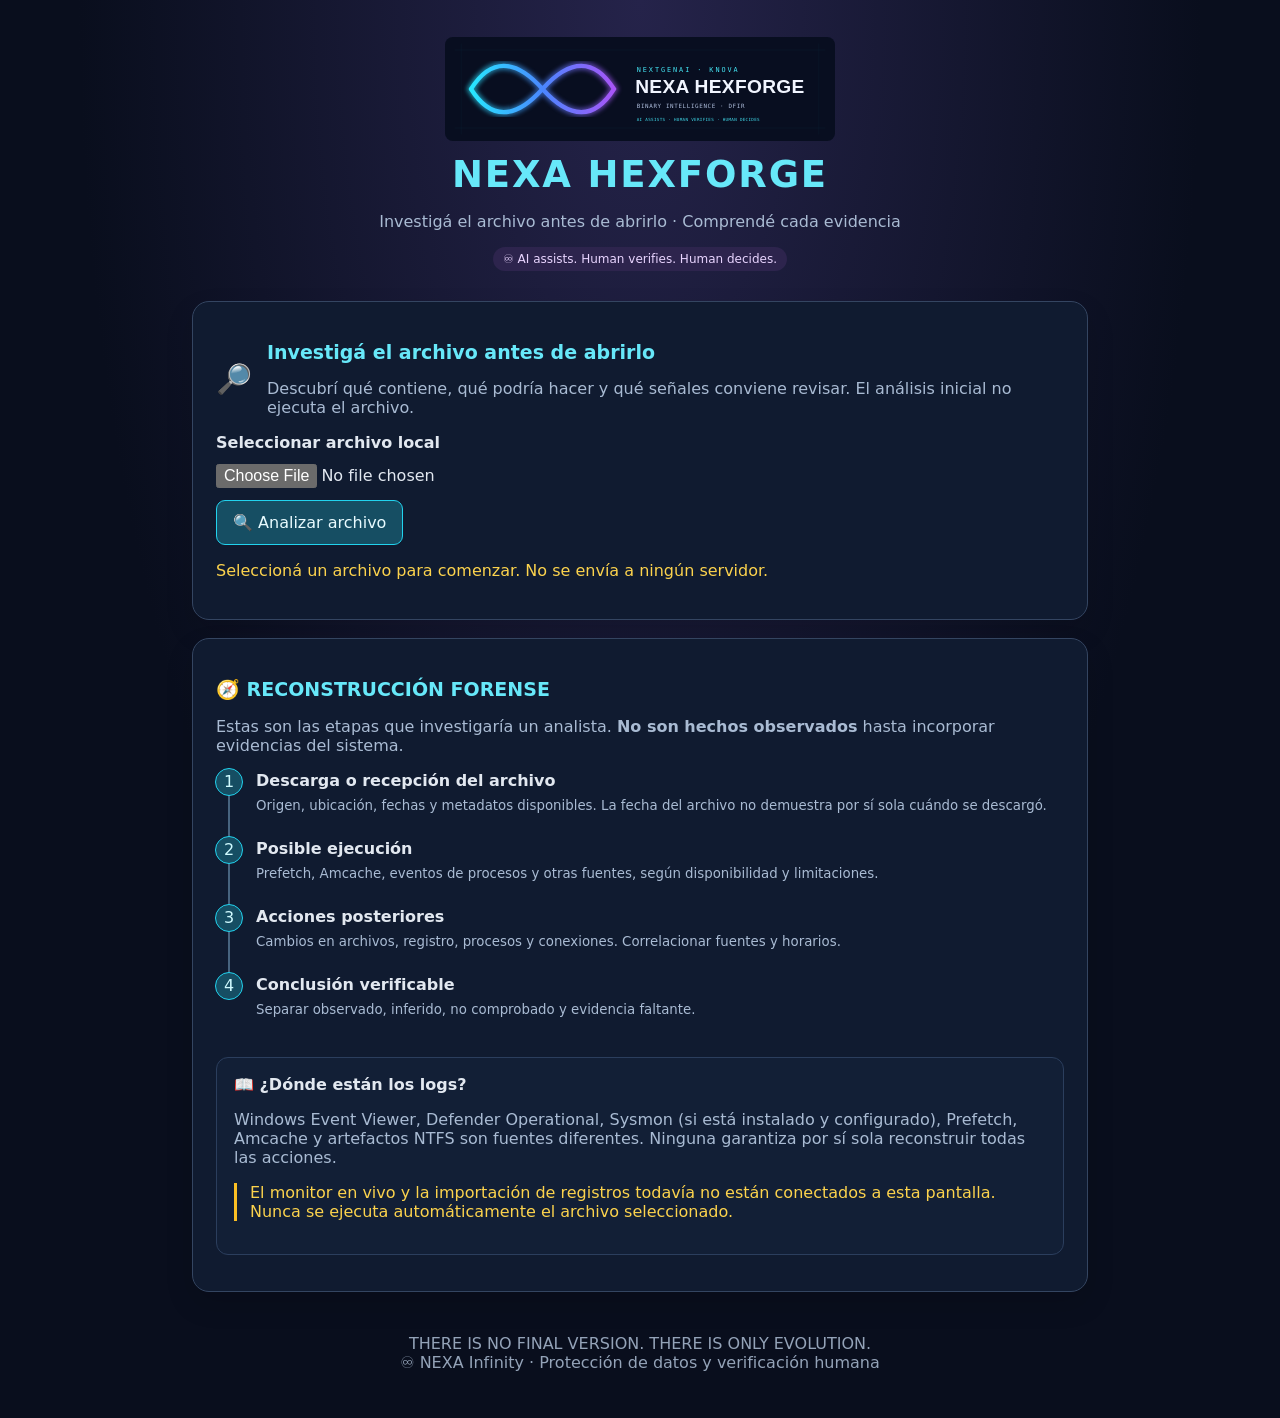
==== web/index.html @ 2e63ca60 "feat(ux): launch NEXA forensic-first landing with local file triage and evidence timeline" ====
<!doctype html>
<html lang="es"><head><meta charset="utf-8"><meta name="viewport" content="width=device-width,initial-scale=1">
<title>NEXA HexForge | Investigá antes de abrir</title>
<style>
:root{color-scheme:dark;font-family:Inter,system-ui,Arial,sans-serif}*{box-sizing:border-box}body{margin:0;background:radial-gradient(ellipse at top,#25234a,#090e1d 62%);color:#e2e8f0}main{max-width:940px;margin:auto;padding:22px}header{text-align:center;margin:15px auto 30px}header img{width:min(390px,100%);max-height:130px}h1{font-size:clamp(23px,4vw,37px);letter-spacing:.05em;color:#67e8f9;margin:8px 0}h2{font-size:19px;color:#67e8f9}h3{margin:0;font-size:16px}.subtitle,.muted{color:#a9bbd3}.panel{background:#101b30;border:1px solid #344561;border-radius:17px;padding:23px;margin:18px 0;box-shadow:0 12px 28px #0002}.inner{background:#121f36;border:1px solid #2b3e5d;border-radius:12px;padding:17px;margin:13px 0}.intro{display:flex;gap:15px;align-items:center}.intro .symbol{font-size:29px}input[type=file]{max-width:100%;font:inherit;margin:12px 0}button,.linkbutton{font:inherit;background:#164e63;color:#e8fbff;border:1px solid #22d3ee;border-radius:9px;padding:12px 16px;cursor:pointer;text-decoration:none;display:inline-block}button:hover,.linkbutton:hover{background:#155e75}button:focus-visible,a:focus-visible,input:focus-visible{outline:3px solid #fbbf24;outline-offset:3px}.status{color:#fcd34d}.item{display:flex;gap:13px;align-items:flex-start;border-top:1px solid #334155;padding:15px 0}.item:first-child{border-top:0}.item .icon{font-size:22px;min-width:27px}.item p{margin:5px 0 0;color:#cbd5e1;line-height:1.55}.timeline{margin:16px 0 0;padding:0;list-style:none;counter-reset:steps}.timeline li{position:relative;counter-increment:steps;border-left:2px solid #47647f;padding:0 0 23px 26px;margin-left:12px}.timeline li:before{content:counter(steps);position:absolute;left:-15px;top:-3px;background:#164e63;border:1px solid #22d3ee;border-radius:50%;width:26px;height:26px;text-align:center;line-height:26px;color:#cffafe}.timeline li:last-child{border-left-color:transparent}.timeline small{display:block;color:#a9bbd3;line-height:1.6;margin-top:5px}.pill{display:inline-block;background:#2d244d;color:#e9d5ff;border-radius:30px;padding:5px 10px;font-size:12px}.meta{font-family:ui-monospace,Consolas,monospace;font-size:13px;overflow-wrap:anywhere;color:#cbd5e1}.warning{border-left:3px solid #fbbf24;padding-left:13px;color:#fcd34d}.hidden{display:none}a{color:#67e8f9}footer{text-align:center;color:#94a3b8;padding:24px}#facts{margin-top:10px}#facts p{line-height:1.6}code{color:#f9a8d4}@media(max-width:520px){main{padding:12px}.panel{padding:15px}.intro{align-items:flex-start}}
</style></head><body><main>
<header><img src="../assets/nexa-hexforge-infinity.svg" alt="NEXA Infinity"><h1>NEXA HEXFORGE</h1><p class="subtitle">Investigá el archivo antes de abrirlo · Comprendé cada evidencia</p><span class="pill">♾️ AI assists. Human verifies. Human decides.</span></header>
<section class="panel"><div class="intro"><span class="symbol" aria-hidden="true">🔎</span><div><h2>Investigá el archivo antes de abrirlo</h2><p class="muted">Descubrí qué contiene, qué podría hacer y qué señales conviene revisar. El análisis inicial no ejecuta el archivo.</p></div></div>
<label for="evidence"><strong>Seleccionar archivo local</strong></label><br><input id="evidence" type="file"><br><button id="analyze" type="button">🔍 Analizar archivo</button>
<p id="status" class="status" role="status">Seleccioná un archivo para comenzar. No se envía a ningún servidor.</p></section>
<section id="under" class="panel hidden" aria-live="polite"><h2>🔬 TU ARCHIVO BAJO LA LUPA</h2><div class="inner"><h3 id="filename"></h3><p id="metadata" class="meta"></p><div id="facts"></div></div>
<div class="item"><span class="icon">⚠️</span><div><h3>¿Qué contiene realmente?</h3><p id="identity"></p></div></div>
<div class="item"><span class="icon">🔍</span><div><h3>¿Qué señales merece la pena revisar?</h3><p id="signals"></p></div></div>
<div class="item"><span class="icon">📡</span><div><h3>¿Qué pasó cuando lo ejecutaron?</h3><p>Este análisis no puede saberlo por sí solo. Para demostrar ejecución, cambios o conexiones necesitamos registros del equipo o telemetría de un monitor autorizado.</p></div></div>
<a class="linkbutton" href="semantic-hex.html">Explorar bytes en Semantic Hex Inspector</a>
</section>
<section class="panel"><h2>🧭 RECONSTRUCCIÓN FORENSE</h2><p class="muted">Estas son las etapas que investigaría un analista. <strong>No son hechos observados</strong> hasta incorporar evidencias del sistema.</p>
<ol class="timeline"><li><strong>Descarga o recepción del archivo</strong><small>Origen, ubicación, fechas y metadatos disponibles. La fecha del archivo no demuestra por sí sola cuándo se descargó.</small></li>
<li><strong>Posible ejecución</strong><small>Prefetch, Amcache, eventos de procesos y otras fuentes, según disponibilidad y limitaciones.</small></li>
<li><strong>Acciones posteriores</strong><small>Cambios en archivos, registro, procesos y conexiones. Correlacionar fuentes y horarios.</small></li>
<li><strong>Conclusión verificable</strong><small>Separar observado, inferido, no comprobado y evidencia faltante.</small></li></ol>
<div class="inner"><h3>📖 ¿Dónde están los logs?</h3><p class="muted">Windows Event Viewer, Defender Operational, Sysmon (si está instalado y configurado), Prefetch, Amcache y artefactos NTFS son fuentes diferentes. Ninguna garantiza por sí sola reconstruir todas las acciones.</p><p class="warning">El monitor en vivo y la importación de registros todavía no están conectados a esta pantalla. Nunca se ejecuta automáticamente el archivo seleccionado.</p></div></section>
<footer>THERE IS NO FINAL VERSION. THERE IS ONLY EVOLUTION.<br>♾️ NEXA Infinity · Protección de datos y verificación humana</footer>
<script>
"use strict";
const $=id=>document.getElementById(id);
const fmt=n=>"0x"+n.toString(16).toUpperCase().padStart(2,"0");
const suffix=name=>{const p=name.lastIndexOf(".");return p<0?"(sin extensión)":name.slice(p).toLowerCase()};
function kind(b){if(b.length>=2&&b[0]===77&&b[1]===90)return ["PE/MZ","Se detectó una cabecera MZ. Puede corresponder a un ejecutable Windows; la estructura PE completa requiere validación.","Revisar e_lfanew, cabecera PE, secciones e importaciones."];
if(b.length>=4&&b[0]===0x7f&&b[1]===69&&b[2]===76&&b[3]===70)return ["ELF","Se detectó la firma ELF, habitual en ejecutables y bibliotecas de sistemas tipo Unix.","Revisar arquitectura, encabezados y dependencias."];
if(b.length>=4&&b[0]===0x50&&b[1]===0x4b&&[[3,4],[5,6],[7,8]].some(x=>b[2]===x[0]&&b[3]===x[1]))return ["ZIP","Se detectó una estructura compatible con ZIP. Una APK también utiliza ZIP como contenedor.","Inspeccionar entradas, rutas y metadatos sin extraer ni ejecutar contenido desconocido."];
if(b.length>=3&&b[0]===0xff&&b[1]===0xd8&&b[2]===0xff)return ["JPEG","Se detectó una cabecera compatible con JPEG.","La firma inicial no excluye datos anexados ni otros riesgos; validar la estructura completa."];
if(b.length>=8&&[137,80,78,71,13,10,26,10].every((x,i)=>b[i]===x))return ["PNG","Se detectó una firma PNG.","Validar estructura y chunks; una firma no garantiza seguridad."];
if(b.length>=4&&[0x25,0x50,0x44,0x46].every((x,i)=>b[i]===x))return ["PDF","Se detectó una cabecera PDF.","Revisar estructura, objetos, acciones y archivos embebidos con un parser seguro."];
return ["No identificado","No se identificó una firma conocida en los primeros bytes.","No significa que sea seguro o peligroso; requiere un parser adecuado y más contexto."];}
$("analyze").addEventListener("click",async()=>{const f=$("evidence").files?.[0];if(!f){$("status").textContent="Seleccioná un archivo.";return;}$("status").textContent="Leyendo los primeros bytes localmente…";try{
const b=new Uint8Array(await f.slice(0,Math.min(f.size,4096)).arrayBuffer());const [type,identity,signals]=kind(b);
$("filename").textContent=f.name;$("metadata").textContent="Tamaño: "+f.size+" bytes · Extensión: "+suffix(f.name)+" · Firma: "+type;
$("facts").replaceChildren();const p=document.createElement("p");p.textContent="Primeros bytes: "+Array.from(b.slice(0,16),fmt).join(" ")+(b.length?"":" (archivo vacío)");$("facts").append(p);
const ext=suffix(f.name),looksImage=[".jpg",".jpeg",".png",".gif",".webp"].includes(ext),isExecutable=type==="PE/MZ"||type==="ELF";
$("identity").textContent=(looksImage&&isExecutable?"Atención: la extensión sugiere una imagen, pero la cabecera corresponde a un formato ejecutable. ":"")+identity;
$("signals").textContent=signals+" Esta clasificación es preliminar: no ejecuta código ni emite un veredicto de malware.";
$("under").classList.remove("hidden");$("status").textContent="Inspección local completada. No se ejecutó ni envió el archivo.";
}catch(e){$("status").textContent="No se pudo leer el archivo: "+e.message;}}); 
</script></main></body></html>
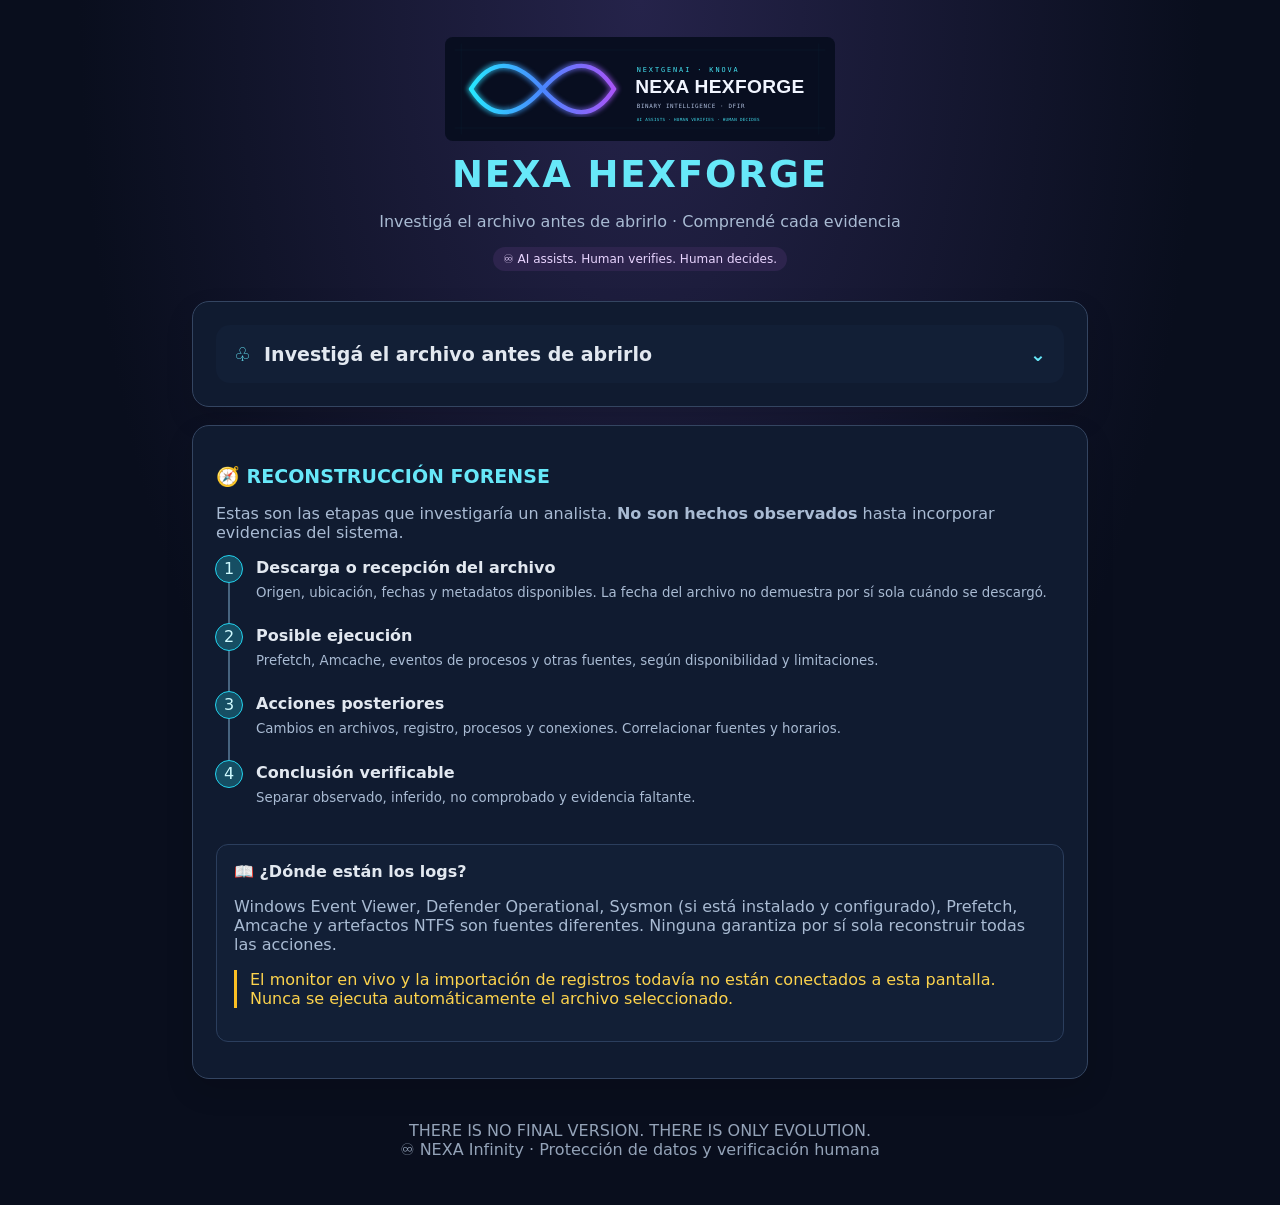
==== commit b1bcc604: "feat(ux): make investigate-before-opening card an accessible expandable first step" ====
--- a/web/index.html
+++ b/web/index.html
@@ -2,12 +2,10 @@
 <html lang="es"><head><meta charset="utf-8"><meta name="viewport" content="width=device-width,initial-scale=1">
 <title>NEXA HexForge | Investigá antes de abrir</title>
 <style>
-:root{color-scheme:dark;font-family:Inter,system-ui,Arial,sans-serif}*{box-sizing:border-box}body{margin:0;background:radial-gradient(ellipse at top,#25234a,#090e1d 62%);color:#e2e8f0}main{max-width:940px;margin:auto;padding:22px}header{text-align:center;margin:15px auto 30px}header img{width:min(390px,100%);max-height:130px}h1{font-size:clamp(23px,4vw,37px);letter-spacing:.05em;color:#67e8f9;margin:8px 0}h2{font-size:19px;color:#67e8f9}h3{margin:0;font-size:16px}.subtitle,.muted{color:#a9bbd3}.panel{background:#101b30;border:1px solid #344561;border-radius:17px;padding:23px;margin:18px 0;box-shadow:0 12px 28px #0002}.inner{background:#121f36;border:1px solid #2b3e5d;border-radius:12px;padding:17px;margin:13px 0}.intro{display:flex;gap:15px;align-items:center}.intro .symbol{font-size:29px}input[type=file]{max-width:100%;font:inherit;margin:12px 0}button,.linkbutton{font:inherit;background:#164e63;color:#e8fbff;border:1px solid #22d3ee;border-radius:9px;padding:12px 16px;cursor:pointer;text-decoration:none;display:inline-block}button:hover,.linkbutton:hover{background:#155e75}button:focus-visible,a:focus-visible,input:focus-visible{outline:3px solid #fbbf24;outline-offset:3px}.status{color:#fcd34d}.item{display:flex;gap:13px;align-items:flex-start;border-top:1px solid #334155;padding:15px 0}.item:first-child{border-top:0}.item .icon{font-size:22px;min-width:27px}.item p{margin:5px 0 0;color:#cbd5e1;line-height:1.55}.timeline{margin:16px 0 0;padding:0;list-style:none;counter-reset:steps}.timeline li{position:relative;counter-increment:steps;border-left:2px solid #47647f;padding:0 0 23px 26px;margin-left:12px}.timeline li:before{content:counter(steps);position:absolute;left:-15px;top:-3px;background:#164e63;border:1px solid #22d3ee;border-radius:50%;width:26px;height:26px;text-align:center;line-height:26px;color:#cffafe}.timeline li:last-child{border-left-color:transparent}.timeline small{display:block;color:#a9bbd3;line-height:1.6;margin-top:5px}.pill{display:inline-block;background:#2d244d;color:#e9d5ff;border-radius:30px;padding:5px 10px;font-size:12px}.meta{font-family:ui-monospace,Consolas,monospace;font-size:13px;overflow-wrap:anywhere;color:#cbd5e1}.warning{border-left:3px solid #fbbf24;padding-left:13px;color:#fcd34d}.hidden{display:none}a{color:#67e8f9}footer{text-align:center;color:#94a3b8;padding:24px}#facts{margin-top:10px}#facts p{line-height:1.6}code{color:#f9a8d4}@media(max-width:520px){main{padding:12px}.panel{padding:15px}.intro{align-items:flex-start}}
+:root{color-scheme:dark;font-family:Inter,system-ui,Arial,sans-serif}*{box-sizing:border-box}body{margin:0;background:radial-gradient(ellipse at top,#25234a,#090e1d 62%);color:#e2e8f0}main{max-width:940px;margin:auto;padding:22px}header{text-align:center;margin:15px auto 30px}header img{width:min(390px,100%);max-height:130px}h1{font-size:clamp(23px,4vw,37px);letter-spacing:.05em;color:#67e8f9;margin:8px 0}h2{font-size:19px;color:#67e8f9}h3{margin:0;font-size:16px}.subtitle,.muted{color:#a9bbd3}.panel{background:#101b30;border:1px solid #344561;border-radius:17px;padding:23px;margin:18px 0;box-shadow:0 12px 28px #0002}.inner{background:#121f36;border:1px solid #2b3e5d;border-radius:12px;padding:17px;margin:13px 0}.intro{display:flex;gap:15px;align-items:center}.intro .symbol{font-size:29px}input[type=file]{max-width:100%;font:inherit;margin:12px 0}button,.linkbutton{font:inherit;background:#164e63;color:#e8fbff;border:1px solid #22d3ee;border-radius:9px;padding:12px 16px;cursor:pointer;text-decoration:none;display:inline-block}button:hover,.linkbutton:hover{background:#155e75}summary{cursor:pointer;list-style:none}summary::-webkit-details-marker{display:none}summary:focus-visible{outline:3px solid #fbbf24;outline-offset:4px}.fold{border-radius:14px;background:#121f36;padding:18px}.fold summary{display:flex;align-items:center;gap:13px;font-weight:700;font-size:19px}.fold summary .chevron{margin-left:auto;color:#67e8f9;transition:transform .2s}.fold[open] summary .chevron{transform:rotate(180deg)}.fold-body{padding:12px 0 0 36px}.fold-body p{line-height:1.65}button:focus-visible,a:focus-visible,input:focus-visible{outline:3px solid #fbbf24;outline-offset:3px}.status{color:#fcd34d}.item{display:flex;gap:13px;align-items:flex-start;border-top:1px solid #334155;padding:15px 0}.item:first-child{border-top:0}.item .icon{font-size:22px;min-width:27px}.item p{margin:5px 0 0;color:#cbd5e1;line-height:1.55}.timeline{margin:16px 0 0;padding:0;list-style:none;counter-reset:steps}.timeline li{position:relative;counter-increment:steps;border-left:2px solid #47647f;padding:0 0 23px 26px;margin-left:12px}.timeline li:before{content:counter(steps);position:absolute;left:-15px;top:-3px;background:#164e63;border:1px solid #22d3ee;border-radius:50%;width:26px;height:26px;text-align:center;line-height:26px;color:#cffafe}.timeline li:last-child{border-left-color:transparent}.timeline small{display:block;color:#a9bbd3;line-height:1.6;margin-top:5px}.pill{display:inline-block;background:#2d244d;color:#e9d5ff;border-radius:30px;padding:5px 10px;font-size:12px}.meta{font-family:ui-monospace,Consolas,monospace;font-size:13px;overflow-wrap:anywhere;color:#cbd5e1}.warning{border-left:3px solid #fbbf24;padding-left:13px;color:#fcd34d}.hidden{display:none}a{color:#67e8f9}footer{text-align:center;color:#94a3b8;padding:24px}#facts{margin-top:10px}#facts p{line-height:1.6}code{color:#f9a8d4}@media(max-width:520px){main{padding:12px}.panel{padding:15px}.intro{align-items:flex-start}}
 </style></head><body><main>
 <header><img src="../assets/nexa-hexforge-infinity.svg" alt="NEXA Infinity"><h1>NEXA HEXFORGE</h1><p class="subtitle">Investigá el archivo antes de abrirlo · Comprendé cada evidencia</p><span class="pill">♾️ AI assists. Human verifies. Human decides.</span></header>
-<section class="panel"><div class="intro"><span class="symbol" aria-hidden="true">🔎</span><div><h2>Investigá el archivo antes de abrirlo</h2><p class="muted">Descubrí qué contiene, qué podría hacer y qué señales conviene revisar. El análisis inicial no ejecuta el archivo.</p></div></div>
-<label for="evidence"><strong>Seleccionar archivo local</strong></label><br><input id="evidence" type="file"><br><button id="analyze" type="button">🔍 Analizar archivo</button>
-<p id="status" class="status" role="status">Seleccioná un archivo para comenzar. No se envía a ningún servidor.</p></section>
+<section class="panel"><details class="fold" id="investigate"><summary><span aria-hidden="true" style="color:#67e8f9">♧</span><span>Investigá el archivo antes de abrirlo</span><span class="chevron" aria-hidden="true">⌄</span></summary><div class="fold-body"><p class="muted">Descubrí qué contiene, qué podría hacer y qué señales conviene revisar. El análisis inicial no ejecuta el archivo.</p><label for="evidence" style="color:#e2e8f0">☁️ Seleccionar archivo local para análisis</label><br><input id="evidence" type="file"><br><button id="analyze" type="button">🔍 Analizar archivo</button><p id="status" class="status" role="status">Seleccioná un archivo para comenzar. No se envía a ningún servidor.</p></div></details></section>
 <section id="under" class="panel hidden" aria-live="polite"><h2>🔬 TU ARCHIVO BAJO LA LUPA</h2><div class="inner"><h3 id="filename"></h3><p id="metadata" class="meta"></p><div id="facts"></div></div>
 <div class="item"><span class="icon">⚠️</span><div><h3>¿Qué contiene realmente?</h3><p id="identity"></p></div></div>
 <div class="item"><span class="icon">🔍</span><div><h3>¿Qué señales merece la pena revisar?</h3><p id="signals"></p></div></div>
